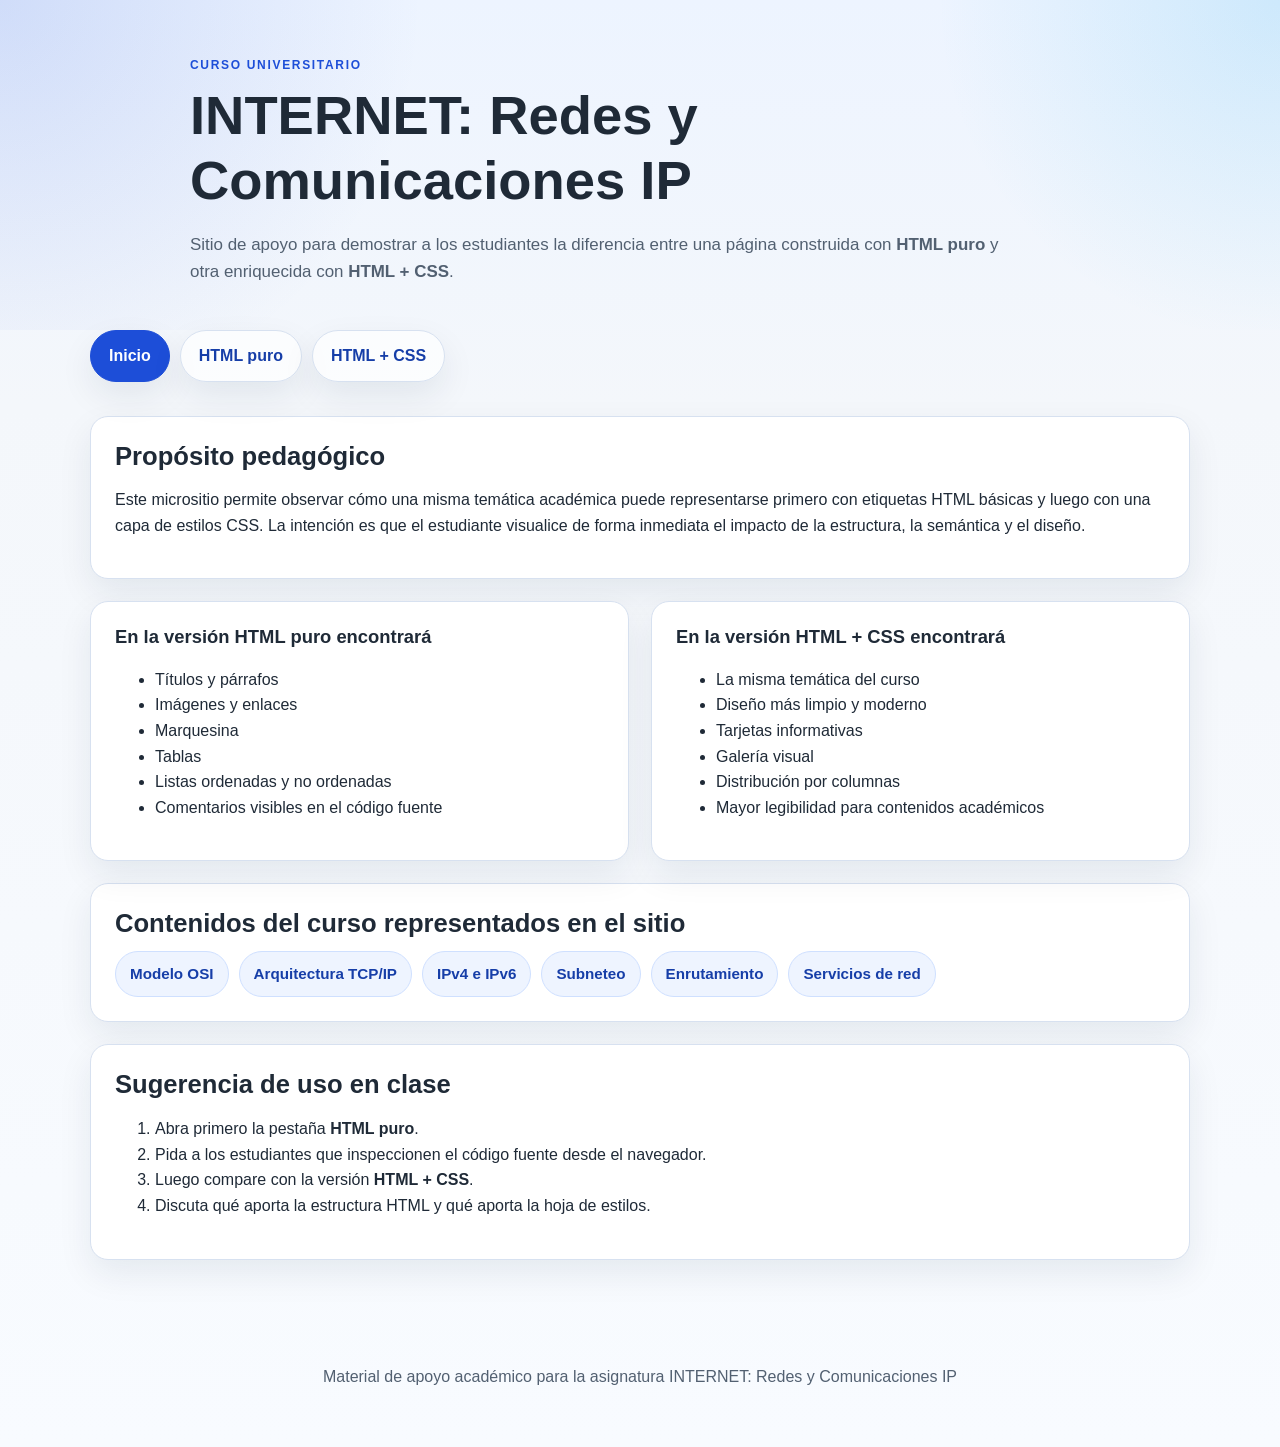
==== index.html @ abc830b4 "Add files via upload" ====
<!DOCTYPE html>
<html lang="es">
<head>
  <meta charset="UTF-8">
  <meta name="viewport" content="width=device-width, initial-scale=1.0">
  <title>INTERNET: Redes y Comunicaciones IP</title>
  <link rel="stylesheet" href="style.css">
</head>
<body>
  <!-- Sitio principal del curso -->
  <header class="hero">
    <div class="hero__content">
      <p class="eyebrow">Curso universitario</p>
      <h1>INTERNET: Redes y Comunicaciones IP</h1>
      <p class="lead">
        Sitio de apoyo para demostrar a los estudiantes la diferencia entre una página
        construida con <strong>HTML puro</strong> y otra enriquecida con <strong>HTML + CSS</strong>.
      </p>
    </div>
  </header>

  <!-- Navegación principal tipo pestañas -->
  <nav class="tabs">
    <a class="tab active" href="index.html">Inicio</a>
    <a class="tab" href="daniel.html">HTML puro</a>
    <a class="tab" href="danielcss.html">HTML + CSS</a>
  </nav>

  <main class="container">
    <section class="panel">
      <h2>Propósito pedagógico</h2>
      <p>
        Este micrositio permite observar cómo una misma temática académica puede representarse
        primero con etiquetas HTML básicas y luego con una capa de estilos CSS. La intención es
        que el estudiante visualice de forma inmediata el impacto de la estructura, la semántica
        y el diseño.
      </p>
    </section>

    <section class="grid two">
      <article class="panel">
        <h3>En la versión HTML puro encontrará</h3>
        <ul>
          <li>Títulos y párrafos</li>
          <li>Imágenes y enlaces</li>
          <li>Marquesina</li>
          <li>Tablas</li>
          <li>Listas ordenadas y no ordenadas</li>
          <li>Comentarios visibles en el código fuente</li>
        </ul>
      </article>

      <article class="panel">
        <h3>En la versión HTML + CSS encontrará</h3>
        <ul>
          <li>La misma temática del curso</li>
          <li>Diseño más limpio y moderno</li>
          <li>Tarjetas informativas</li>
          <li>Galería visual</li>
          <li>Distribución por columnas</li>
          <li>Mayor legibilidad para contenidos académicos</li>
        </ul>
      </article>
    </section>

    <section class="panel">
      <h2>Contenidos del curso representados en el sitio</h2>
      <div class="topics">
        <span>Modelo OSI</span>
        <span>Arquitectura TCP/IP</span>
        <span>IPv4 e IPv6</span>
        <span>Subneteo</span>
        <span>Enrutamiento</span>
        <span>Servicios de red</span>
      </div>
    </section>

    <section class="panel">
      <h2>Sugerencia de uso en clase</h2>
      <ol>
        <li>Abra primero la pestaña <strong>HTML puro</strong>.</li>
        <li>Pida a los estudiantes que inspeccionen el código fuente desde el navegador.</li>
        <li>Luego compare con la versión <strong>HTML + CSS</strong>.</li>
        <li>Discuta qué aporta la estructura HTML y qué aporta la hoja de estilos.</li>
      </ol>
    </section>
  </main>

  <footer class="site-footer">
    <p>Material de apoyo académico para la asignatura INTERNET: Redes y Comunicaciones IP</p>
  </footer>
</body>
</html>
---- style.css ----
/* =========================================================
   Hoja de estilos principal
   Diseñada para una demostración visual más académica y limpia
   ========================================================= */

:root{
  --bg: #f4f7fb;
  --surface: #ffffff;
  --surface-2: #eef4ff;
  --text: #1f2a37;
  --muted: #526071;
  --primary: #1d4ed8;
  --primary-dark: #163ea8;
  --border: #d7e1f0;
  --shadow: 0 14px 34px rgba(18, 38, 63, 0.08);
  --radius: 18px;
}

*{
  box-sizing: border-box;
}

body{
  margin: 0;
  font-family: Arial, Helvetica, sans-serif;
  background: linear-gradient(180deg, #edf4ff 0%, var(--bg) 28%, #f8fbff 100%);
  color: var(--text);
  line-height: 1.6;
}

img{
  max-width: 100%;
  display: block;
}

.container{
  width: min(1100px, calc(100% - 32px));
  margin: 0 auto;
}

.hero,
.page-header{
  padding: 56px 0 28px;
  background:
    radial-gradient(circle at top left, rgba(29, 78, 216, 0.14), transparent 32%),
    radial-gradient(circle at top right, rgba(14, 165, 233, 0.14), transparent 26%);
}

.hero__content,
.page-header .container{
  width: min(900px, calc(100% - 32px));
  margin: 0 auto;
}

.eyebrow{
  margin: 0 0 8px;
  text-transform: uppercase;
  letter-spacing: .14em;
  font-size: .75rem;
  font-weight: 700;
  color: var(--primary);
}

h1, h2, h3{
  margin-top: 0;
  line-height: 1.2;
}

h1{
  font-size: clamp(2rem, 5vw, 3.4rem);
  margin-bottom: 12px;
}

h2{
  font-size: 1.6rem;
  margin-bottom: 12px;
}

h3{
  font-size: 1.15rem;
}

.lead{
  font-size: 1.06rem;
  color: var(--muted);
  max-width: 820px;
}

.tabs{
  width: min(1100px, calc(100% - 32px));
  margin: 0 auto 28px;
  display: flex;
  flex-wrap: wrap;
  gap: 10px;
  padding: 0 0 6px;
}

.tab{
  text-decoration: none;
  color: var(--primary-dark);
  background: rgba(255,255,255,.72);
  border: 1px solid var(--border);
  padding: 12px 18px;
  border-radius: 999px;
  font-weight: 700;
  box-shadow: var(--shadow);
}

.tab.active{
  background: var(--primary);
  color: white;
  border-color: var(--primary);
}

main{
  padding-bottom: 40px;
}

.panel{
  background: var(--surface);
  border: 1px solid var(--border);
  border-radius: var(--radius);
  padding: 24px;
  box-shadow: var(--shadow);
  margin-bottom: 22px;
}

.panel.accent{
  background: linear-gradient(180deg, #f8fbff 0%, var(--surface-2) 100%);
}

.grid{
  display: grid;
  gap: 22px;
}

.grid.two{
  grid-template-columns: repeat(2, minmax(0, 1fr));
}

.hero-grid{
  grid-template-columns: 1.2fr .8fr;
  align-items: center;
}

.topics{
  display: flex;
  flex-wrap: wrap;
  gap: 10px;
}

.topics span{
  background: #eef4ff;
  color: var(--primary-dark);
  border: 1px solid #cfe0ff;
  padding: 10px 14px;
  border-radius: 999px;
  font-size: .95rem;
  font-weight: 700;
}

.clean-list{
  margin: 0;
  padding-left: 18px;
}

.course-figure{
  margin: 0;
}

.course-figure img{
  border-radius: 16px;
  border: 1px solid var(--border);
  box-shadow: var(--shadow);
}

.course-figure figcaption{
  font-size: .92rem;
  color: var(--muted);
  margin-top: 10px;
}

.styled-table{
  width: 100%;
  border-collapse: collapse;
  overflow: hidden;
  border-radius: 14px;
}

.styled-table thead th{
  background: #1e40af;
  color: white;
  text-align: left;
}

.styled-table th,
.styled-table td{
  padding: 14px 16px;
  border: 1px solid var(--border);
  vertical-align: top;
}

.styled-table tbody tr:nth-child(even){
  background: #f8fbff;
}

.gallery{
  display: grid;
  grid-template-columns: repeat(3, minmax(0, 1fr));
  gap: 14px;
}

.gallery img{
  width: 100%;
  aspect-ratio: 4 / 3;
  object-fit: cover;
  border-radius: 16px;
  border: 1px solid var(--border);
  box-shadow: var(--shadow);
}

.site-footer{
  padding: 26px 18px 42px;
  text-align: center;
  color: var(--muted);
}

@media (max-width: 840px){
  .grid.two,
  .hero-grid,
  .gallery{
    grid-template-columns: 1fr;
  }

  .tab{
    width: 100%;
    text-align: center;
  }
}
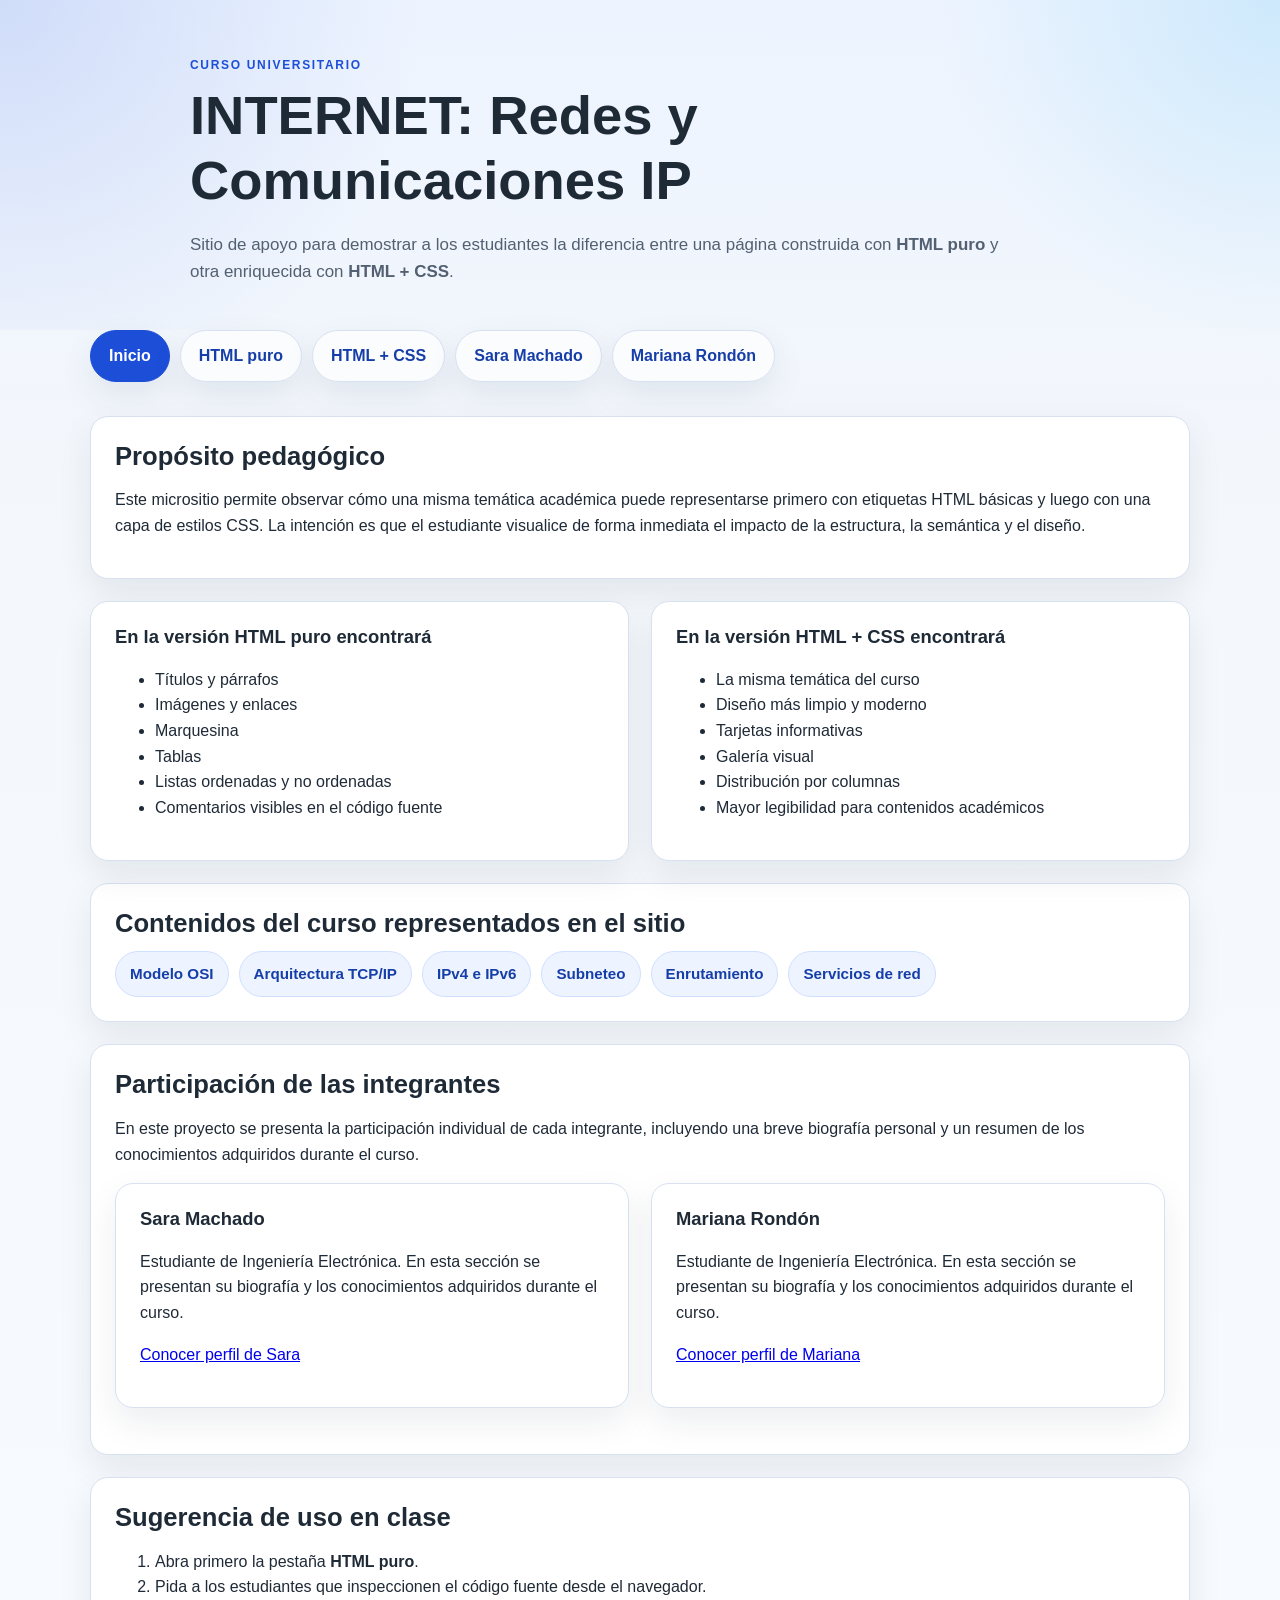
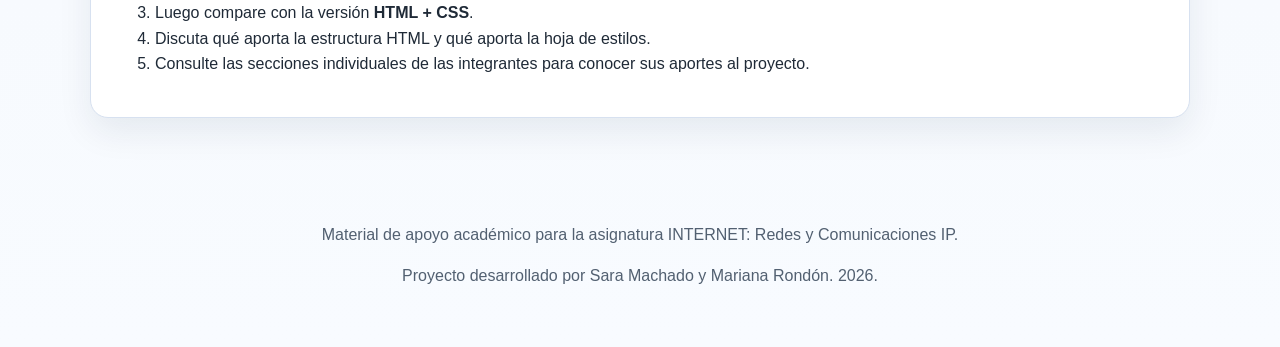
==== commit b1d0b1a7: "Update index.html" ====
--- a/index.html
+++ b/index.html
@@ -1,93 +1,224 @@
+
 <!DOCTYPE html>
 <html lang="es">
+
 <head>
-  <meta charset="UTF-8">
-  <meta name="viewport" content="width=device-width, initial-scale=1.0">
-  <title>INTERNET: Redes y Comunicaciones IP</title>
-  <link rel="stylesheet" href="style.css">
+    <meta charset="UTF-8">
+    <meta name="viewport" content="width=device-width, initial-scale=1.0">
+    <title>INTERNET: Redes y Comunicaciones IP</title>
+    <link rel="stylesheet" href="style.css">
 </head>
+
 <body>
-  <!-- Sitio principal del curso -->
-  <header class="hero">
-    <div class="hero__content">
-      <p class="eyebrow">Curso universitario</p>
-      <h1>INTERNET: Redes y Comunicaciones IP</h1>
-      <p class="lead">
-        Sitio de apoyo para demostrar a los estudiantes la diferencia entre una página
-        construida con <strong>HTML puro</strong> y otra enriquecida con <strong>HTML + CSS</strong>.
-      </p>
-    </div>
-  </header>
-
-  <!-- Navegación principal tipo pestañas -->
-  <nav class="tabs">
-    <a class="tab active" href="index.html">Inicio</a>
-    <a class="tab" href="daniel.html">HTML puro</a>
-    <a class="tab" href="danielcss.html">HTML + CSS</a>
-  </nav>
-
-  <main class="container">
-    <section class="panel">
-      <h2>Propósito pedagógico</h2>
-      <p>
-        Este micrositio permite observar cómo una misma temática académica puede representarse
-        primero con etiquetas HTML básicas y luego con una capa de estilos CSS. La intención es
-        que el estudiante visualice de forma inmediata el impacto de la estructura, la semántica
-        y el diseño.
-      </p>
-    </section>
-
-    <section class="grid two">
-      <article class="panel">
-        <h3>En la versión HTML puro encontrará</h3>
-        <ul>
-          <li>Títulos y párrafos</li>
-          <li>Imágenes y enlaces</li>
-          <li>Marquesina</li>
-          <li>Tablas</li>
-          <li>Listas ordenadas y no ordenadas</li>
-          <li>Comentarios visibles en el código fuente</li>
-        </ul>
-      </article>
-
-      <article class="panel">
-        <h3>En la versión HTML + CSS encontrará</h3>
-        <ul>
-          <li>La misma temática del curso</li>
-          <li>Diseño más limpio y moderno</li>
-          <li>Tarjetas informativas</li>
-          <li>Galería visual</li>
-          <li>Distribución por columnas</li>
-          <li>Mayor legibilidad para contenidos académicos</li>
-        </ul>
-      </article>
-    </section>
-
-    <section class="panel">
-      <h2>Contenidos del curso representados en el sitio</h2>
-      <div class="topics">
-        <span>Modelo OSI</span>
-        <span>Arquitectura TCP/IP</span>
-        <span>IPv4 e IPv6</span>
-        <span>Subneteo</span>
-        <span>Enrutamiento</span>
-        <span>Servicios de red</span>
-      </div>
-    </section>
-
-    <section class="panel">
-      <h2>Sugerencia de uso en clase</h2>
-      <ol>
-        <li>Abra primero la pestaña <strong>HTML puro</strong>.</li>
-        <li>Pida a los estudiantes que inspeccionen el código fuente desde el navegador.</li>
-        <li>Luego compare con la versión <strong>HTML + CSS</strong>.</li>
-        <li>Discuta qué aporta la estructura HTML y qué aporta la hoja de estilos.</li>
-      </ol>
-    </section>
-  </main>
-
-  <footer class="site-footer">
-    <p>Material de apoyo académico para la asignatura INTERNET: Redes y Comunicaciones IP</p>
-  </footer>
+
+    <!-- Encabezado principal -->
+    <header class="hero">
+        <div class="hero__content">
+            <p class="eyebrow">Curso universitario</p>
+
+            <h1>INTERNET: Redes y Comunicaciones IP</h1>
+
+            <p class="lead">
+                Sitio de apoyo para demostrar a los estudiantes la diferencia
+                entre una página construida con <strong>HTML puro</strong>
+                y otra enriquecida con <strong>HTML + CSS</strong>.
+            </p>
+        </div>
+    </header>
+
+    <!-- Navegación principal -->
+    <nav class="tabs">
+
+        <a class="tab active" href="index.html">Inicio</a>
+
+        <a class="tab" href="daniel.html">HTML puro</a>
+
+        <a class="tab" href="danielcss.html">HTML + CSS</a>
+
+        <a class="tab" href="integrantes/integrante1.html">
+            Sara Machado
+        </a>
+
+        <a class="tab" href="integrantes/integrante2.html">
+            Mariana Rondón
+        </a>
+
+    </nav>
+
+    <!-- Contenido principal -->
+    <main class="container">
+
+        <!-- Propósito pedagógico -->
+        <section class="panel">
+
+            <h2>Propósito pedagógico</h2>
+
+            <p>
+                Este micrositio permite observar cómo una misma temática
+                académica puede representarse primero con etiquetas HTML
+                básicas y luego con una capa de estilos CSS. La intención
+                es que el estudiante visualice de forma inmediata el
+                impacto de la estructura, la semántica y el diseño.
+            </p>
+
+        </section>
+
+        <!-- Comparación de versiones -->
+        <section class="grid two">
+
+            <article class="panel">
+
+                <h3>En la versión HTML puro encontrará</h3>
+
+                <ul>
+                    <li>Títulos y párrafos</li>
+                    <li>Imágenes y enlaces</li>
+                    <li>Marquesina</li>
+                    <li>Tablas</li>
+                    <li>Listas ordenadas y no ordenadas</li>
+                    <li>Comentarios visibles en el código fuente</li>
+                </ul>
+
+            </article>
+
+            <article class="panel">
+
+                <h3>En la versión HTML + CSS encontrará</h3>
+
+                <ul>
+                    <li>La misma temática del curso</li>
+                    <li>Diseño más limpio y moderno</li>
+                    <li>Tarjetas informativas</li>
+                    <li>Galería visual</li>
+                    <li>Distribución por columnas</li>
+                    <li>Mayor legibilidad para contenidos académicos</li>
+                </ul>
+
+            </article>
+
+        </section>
+
+        <!-- Contenidos del curso -->
+        <section class="panel">
+
+            <h2>Contenidos del curso representados en el sitio</h2>
+
+            <div class="topics">
+
+                <span>Modelo OSI</span>
+                <span>Arquitectura TCP/IP</span>
+                <span>IPv4 e IPv6</span>
+                <span>Subneteo</span>
+                <span>Enrutamiento</span>
+                <span>Servicios de red</span>
+
+            </div>
+
+        </section>
+
+        <!-- Participación de las integrantes -->
+        <section class="panel">
+
+            <h2>Participación de las integrantes</h2>
+
+            <p>
+                En este proyecto se presenta la participación individual
+                de cada integrante, incluyendo una breve biografía personal
+                y un resumen de los conocimientos adquiridos durante el curso.
+            </p>
+
+            <div class="grid two">
+
+                <article class="panel">
+
+                    <h3>Sara Machado</h3>
+
+                    <p>
+                        Estudiante de Ingeniería Electrónica.
+                        En esta sección se presentan su biografía
+                        y los conocimientos adquiridos durante el curso.
+                    </p>
+
+                    <p>
+                        <a href="integrantes/integrante1.html">
+                            Conocer perfil de Sara
+                        </a>
+                    </p>
+
+                </article>
+
+                <article class="panel">
+
+                    <h3>Mariana Rondón</h3>
+
+                    <p>
+                        Estudiante de Ingeniería Electrónica.
+                        En esta sección se presentan su biografía
+                        y los conocimientos adquiridos durante el curso.
+                    </p>
+
+                    <p>
+                        <a href="integrantes/integrante2.html">
+                            Conocer perfil de Mariana
+                        </a>
+                    </p>
+
+                </article>
+
+            </div>
+
+        </section>
+
+        <!-- Sugerencia de uso -->
+        <section class="panel">
+
+            <h2>Sugerencia de uso en clase</h2>
+
+            <ol>
+
+                <li>
+                    Abra primero la pestaña <strong>HTML puro</strong>.
+                </li>
+
+                <li>
+                    Pida a los estudiantes que inspeccionen el código
+                    fuente desde el navegador.
+                </li>
+
+                <li>
+                    Luego compare con la versión <strong>HTML + CSS</strong>.
+                </li>
+
+                <li>
+                    Discuta qué aporta la estructura HTML y qué aporta
+                    la hoja de estilos.
+                </li>
+
+                <li>
+                    Consulte las secciones individuales de las integrantes
+                    para conocer sus aportes al proyecto.
+                </li>
+
+            </ol>
+
+        </section>
+
+    </main>
+
+    <!-- Pie de página -->
+    <footer class="site-footer">
+
+        <p>
+            Material de apoyo académico para la asignatura
+            INTERNET: Redes y Comunicaciones IP.
+        </p>
+
+        <p>
+            Proyecto desarrollado por Sara Machado y Mariana Rondón.
+            2026.
+        </p>
+
+    </footer>
+
 </body>
 </html>
